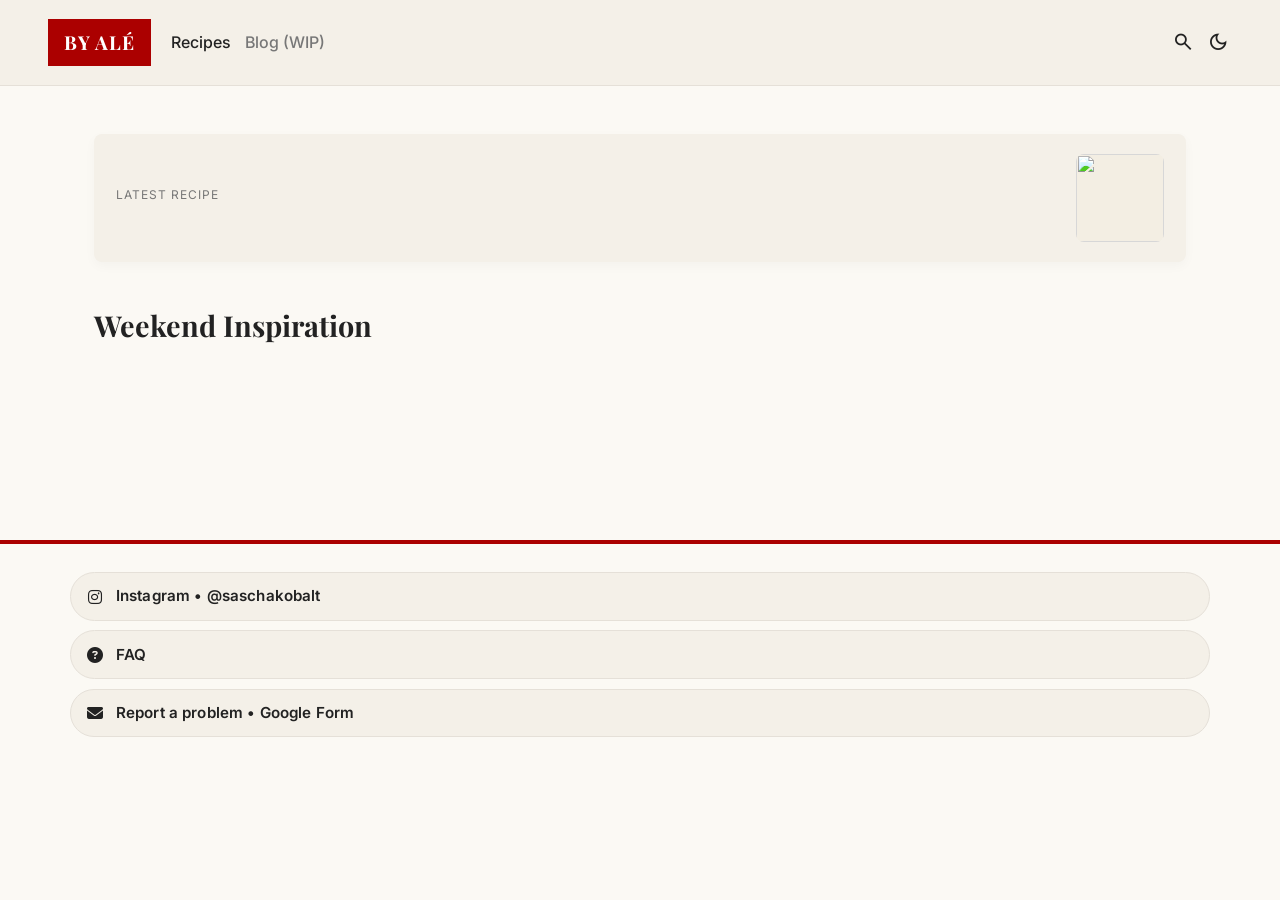
==== index.html @ 7e0773e8 "Add files via upload" ====
<!DOCTYPE html>
<html lang="en">
<head>
  <meta charset="UTF-8">
  <meta name="viewport" content="width=device-width, initial-scale=1.0">
  <title>BY ALÉ</title>
  <link rel="stylesheet" href="styles.css">
  <link rel="stylesheet" href="https://fonts.googleapis.com/css2?family=Material+Symbols+Outlined:opsz,wght,FILL,GRAD@24,400,0,0" />
  <link rel="stylesheet" href="https://cdnjs.cloudflare.com/ajax/libs/font-awesome/6.5.2/css/all.min.css" crossorigin="anonymous" referrerpolicy="no-referrer" />
</head>
<body>

  <header class="navbar">
    <div class="nav-brand">
      <a href="index.html" class="logo-text">BY ALÉ</a>
    </div>
    <div class="nav-center" id="nav-center">
      <ul class="nav-links">
        <li><a href="index.html">Recipes</a></li>
        <li><span class="nav-disabled">Blog (WIP)</span></li>
      </ul>
      <div class="search-panel" id="search-panel" aria-hidden="true">
        <label class="sr-only" for="search-input">Search recipes</label>
        <input type="search" id="search-input" placeholder="Search" autocomplete="off">
      </div>
    </div>
    <div class="header-actions">
      <button type="button" id="search-toggle" class="search-toggle-btn" aria-label="Open recipe search">
        <span class="material-symbols-outlined">search</span>
      </button>
      <button type="button" id="theme-toggle" class="theme-toggle-btn" aria-label="Toggle theme">
        <span class="material-symbols-outlined" id="theme-icon">dark_mode</span>
      </button>
    </div>
  </header>

  <main class="container">
    <a id="hero-link" href="#" class="hero-link">
      <section class="hero-section">
        <div class="hero-content">
          <span class="hero-label">Latest Recipe</span>
          <h2 class="hero-title" id="hero-title"></h2>
        </div>
        <div class="hero-image-wrapper">
          <img id="hero-image" src="" alt="" class="hero-image">
        </div>
      </section>
    </a>

    <section class="search-results-section" id="search-results-section" hidden>
      <h2 class="section-title">Search Results</h2>
      <p class="search-results-summary" id="search-results-summary"></p>
      <div class="recipes-grid search-results-grid" id="search-results-grid"></div>
    </section>

    <section>
      <h2 class="section-title">Weekend Inspiration</h2>
      <div class="categories-grid" id="categories-grid"></div>
    </section>
  </main>

  <footer class="footer">
    <div class="footer-content">
      <div class="social-links">
        <a class="social-link" href="https://www.instagram.com/saschakobalt" target="_blank" rel="noopener noreferrer" aria-label="Visit Instagram profile">
          <span class="social-icon" aria-hidden="true">
            <i class="fa-brands fa-instagram"></i>
          </span>
          <span class="social-text">Instagram • @saschakobalt</span>
        </a>
        <a class="social-link" href="faq.html" aria-label="Open FAQ page">
          <span class="social-icon" aria-hidden="true">
            <i class="fa-solid fa-circle-question"></i>
          </span>
          <span class="social-text">FAQ</span>
        </a>
        <a class="social-link" href="https://forms.gle/3FCcQHXBFqMiV2AYA" target="_blank" rel="noopener noreferrer" aria-label="Open feedback form">
          <span class="social-icon" aria-hidden="true">
            <i class="fa-solid fa-envelope"></i>
          </span>
          <span class="social-text">Report a problem • Google Form</span>
        </a>
      </div>
    </div>
  </footer>

  <script src="script.js"></script>
</body>
</html>
---- styles.css ----
@import url('https://fonts.googleapis.com/css2?family=Playfair+Display:ital,wght@0,600;0,700;1,400&family=Inter:wght@400;500;600&display=swap');

:root {
  --font-heading: 'Playfair Display', Georgia, serif;
  --font-body: 'Inter', -apple-system, sans-serif;
  --bg-color: #fbf9f4;
  --text-color: #222222;
  --accent-color: #ab0000;
  --card-bg: #f4f0e8;
  --muted-color: #777777;
  --border-color: #e5e0d8;
}

[data-theme="dark"] {
  --bg-color: #0b0904;
  --text-color: #dedede;
  --accent-color: #ff5252;
  --card-bg: #18140c;
  --border-color: #28231b;
  --muted-color: #bfb6a8;
}

.navbar {
  display: flex;
  align-items: center;
  gap: 1rem;
  padding: 1.2rem 3rem;
  border-bottom: 1px solid var(--border-color);
  background-color: var(--card-bg);
  transition: background-color 0.3s ease, border-color 0.3s ease;
}

.nav-brand {
  display: flex;
  align-items: center;
  gap: 0.75rem;
  flex-shrink: 0;
}

.nav-center {
  display: flex;
  align-items: center;
  flex: 1 1 auto;
  min-width: 0;
}

.header-actions {
  display: flex;
  align-items: center;
  gap: 0.4rem;
  flex-shrink: 0;
}

.search-toggle-btn,
.theme-toggle-btn {
  background: none;
  border: none;
  color: var(--text-color);
  cursor: pointer;
  padding: 0.2rem;
  display: flex;
  align-items: center;
  justify-content: center;
  border-radius: 50%;
  transition: color 0.3s ease, transform 0.2s ease;
}

.search-toggle-btn:hover,
.theme-toggle-btn:hover {
  color: var(--accent-color);
  transform: scale(1.1);
}

.search-toggle-btn .material-symbols-outlined,
.theme-toggle-btn .material-symbols-outlined {
  font-size: 1.4rem;
}

.search-panel {
  display: none;
  align-items: center;
  width: 0;
  max-width: 0;
  opacity: 0;
  overflow: hidden;
  transition: width 0.25s ease, max-width 0.25s ease, opacity 0.2s ease, margin-right 0.25s ease;
  margin-right: 0;
}

.nav-center.is-search-active .search-panel {
  display: flex;
  flex: 1 1 auto;
  width: 100%;
  max-width: 100%;
  opacity: 1;
  margin-right: 0.45rem;
}

.search-panel.is-open {
  width: 100%;
  max-width: 100%;
  opacity: 1;
  margin-right: 0.45rem;
}

.search-panel input {
  width: 100%;
  border: 1px solid var(--border-color);
  border-radius: 999px;
  padding: 0.55rem 0.8rem;
  background-color: var(--bg-color);
  color: var(--text-color);
  font: inherit;
}

.search-panel input:focus {
  outline: none;
  border-color: var(--accent-color);
  box-shadow: 0 0 0 2px rgba(171, 0, 0, 0.12);
}

.sr-only {
  position: absolute;
  width: 1px;
  height: 1px;
  padding: 0;
  margin: -1px;
  overflow: hidden;
  clip: rect(0, 0, 0, 0);
  white-space: nowrap;
  border: 0;
}

* {
  box-sizing: border-box;
  margin: 0;
  padding: 0;
}

body {
  background-color: var(--bg-color);
  color: var(--text-color);
  font-family: var(--font-body);
  font-weight: 400;
  line-height: 1.6;
  transition: background-color 0.3s ease, color 0.3s ease;
}

body.search-active .hero-link {
  display: none;
}

a {
  text-decoration: none;
  color: inherit;
}

h1, h2, h3, h4,
.logo-text,
#category-title,
.recipe-card-title,
.recipe-header-title,
.latest-recipe h2,
.latest-recipe-card h2,
.featured-recipe-card h2 {
  font-family: var(--font-heading) !important;
}

.logo-text {
  background-color: var(--accent-color);
  color: #ffffff;
  padding: 0.5rem 1rem;
  font-family: var(--font-heading);
  font-weight: 700;
  font-size: 1.2rem;
  letter-spacing: 1px;
}

.nav-links {
  display: flex;
  align-items: center;
  gap: 0.9rem;
  list-style: none;
  margin-left: 0.25rem;
}

.nav-center.is-search-active .nav-links {
  display: none;
}

.nav-links a {
  font-weight: 500;
  color: var(--text-color);
  transition: color 0.3s ease;
}

.nav-disabled {
  font-weight: 500;
  color: var(--muted-color);
  cursor: not-allowed;
  user-select: none;
}

.container {
  max-width: 1140px;
  margin: 0 auto;
  padding: 3rem 1.5rem;
}

.hero-link {
  display: block;
  color: inherit;
}

.hero-section {
  display: flex;
  align-items: center;
  justify-content: space-between;
  gap: 1.25rem;
  background-color: var(--card-bg);
  border-radius: 8px;
  overflow: hidden;
  margin-bottom: 2.5rem;
  padding: 1.25rem 1.4rem;
  box-shadow: 0 4px 12px rgba(0, 0, 0, 0.03);
}

.hero-content {
  display: flex;
  flex-direction: column;
  justify-content: center;
  flex: 1;
}

.hero-label {
  text-transform: uppercase;
  font-size: 0.75rem;
  letter-spacing: 1px;
  color: var(--muted-color);
  margin-bottom: 0.4rem;
}

.hero-title {
  font-family: var(--font-heading);
  font-size: 1.35rem;
  line-height: 1.25;
  margin: 0;
  word-break: break-word;
}

.hero-title-inline {
  display: inline-block;
}

.hero-image-wrapper {
  width: 88px;
  height: 88px;
  flex-shrink: 0;
  border-radius: 8px;
  overflow: hidden;
  background-color: #f3eee3;
}

.hero-image {
  width: 100%;
  height: 100%;
  object-fit: cover;
  display: block;
}

.section-title {
  font-family: var(--font-heading);
  font-size: 1.8rem;
  margin-bottom: 2rem;
}

.search-results-section {
  margin-bottom: 2.5rem;
}

.search-results-section[hidden] {
  display: none;
}

.search-results-summary {
  color: var(--muted-color);
  margin-top: -0.5rem;
  margin-bottom: 1rem;
}

.categories-grid {
  display: grid;
  grid-template-columns: repeat(auto-fit, minmax(130px, 1fr));
  gap: 1.5rem;
  text-align: center;
  margin-bottom: 4rem;
}

.category-card {
  display: flex;
  flex-direction: column;
  align-items: center;
}

.category-image-wrapper {
  width: 110px;
  height: 110px;
  border-radius: 50%;
  overflow: hidden;
  margin-bottom: 0.8rem;
}

.category-image-wrapper img {
  width: 100%;
  height: 100%;
  object-fit: cover;
}

.category-title {
  font-weight: 700;
  font-size: 0.95rem;
}

.category-header {
  margin-bottom: 3rem;
}

.category-header h1 {
  font-family: var(--font-heading);
  font-size: 2.5rem;
}

.recipes-grid {
  display: grid;
  grid-template-columns: repeat(auto-fill, minmax(240px, 1fr));
  gap: 2rem;
}

.recipe-card-img {
  width: 100%;
  height: 200px;
  object-fit: cover;
  border-radius: 4px;
}

.recipe-card-title {
  font-weight: 700;
  font-size: 1.1rem;
  margin-top: 0.8rem;
}

.recipe-header {
  display: grid;
  grid-template-columns: 1fr 1fr;
  gap: 3rem;
  align-items: center;
  margin-bottom: 4rem;
}

.recipe-header-title {
  font-family: var(--font-heading);
  font-size: 3rem;
  line-height: 1.1;
}

.recipe-header-image img {
  width: 100%;
  height: 400px;
  object-fit: cover;
  border-radius: 8px;
}

.recipe-body {
  display: grid;
  grid-template-columns: 320px 1fr;
  gap: 4rem;
}

.recipe-hero {
  display: flex;
  flex-direction: column;
  gap: 1.25rem;
  margin-bottom: 1.25rem;
}

.meta-box {
  background-color: var(--card-bg);
  padding: 1.5rem;
  border-radius: 4px;
  margin-bottom: 1.25rem;
}

.print-recipe-btn {
  display: inline-flex;
  align-items: center;
  gap: 0.7rem;
  padding: 0.7rem 0.9rem;
  border: 1px solid var(--border-color);
  border-radius: 999px;
  background-color: var(--card-bg);
  color: var(--text-color);
  font-size: 0.95rem;
  font-weight: 600;
  letter-spacing: 0.01em;
  cursor: pointer;
  transition: background-color 0.3s ease, color 0.3s ease, transform 0.2s ease, border-color 0.3s ease;
  width: 100%;
  justify-content: flex-start;
  margin-bottom: 1.25rem;
}

.print-recipe-btn:hover {
  background-color: var(--accent-color);
  color: #ffffff;
  border-color: var(--accent-color);
  transform: translateY(-2px);
}

.meta-item {
  margin-bottom: 1rem;
}

.meta-item:last-child {
  margin-bottom: 0;
}

.meta-label {
  font-weight: 700;
  font-size: 0.9rem;

}

.meta-value {
  color: #555;
  font-size: 0.95rem;
}

.ingredients-title, .instructions-title {
  font-family: var(--font-heading);
  font-size: 1.8rem;
  margin-bottom: 1.5rem;
}

.ingredients-list {
  list-style: none;
}

.ingredient-item {
  display: flex;
  align-items: flex-start;
  gap: 0.8rem;
  padding: 0.8rem 0;
  border-bottom: 1px solid var(--border-color);
  font-size: 0.95rem;
}

.ingredient-item input {
  margin-top: 0.3rem;
  accent-color: var(--accent-color);
}

.instructions-list {
  list-style: none;
  counter-reset: step-counter;
}

.instruction-step {
  position: relative;
  padding-left: 2.5rem;
  margin-bottom: 2rem;
  font-size: 1rem;
}

.instruction-step::before {
  counter-increment: step-counter;
  content: counter(step-counter) ".";
  position: absolute;
  left: 0;
  top: 0;
  font-weight: 700;
  font-size: 1.1rem;
}

.featured-recipe-card,
.hero-card,
.latest-recipe-card,
.latest-recipe {
  background-color: #ffffff !important;
  border-color: #e5e0d8 !important;
}

.featured-recipe-card *,
.hero-card *,
.latest-recipe-card *,
.latest-recipe * {
  color: initial !important;
}

.featured-recipe-card h2,
.hero-card h2,
.latest-recipe-card h2,
.latest-recipe h2,
.featured-recipe-card a,
.hero-card a,
.latest-recipe-card a,
.latest-recipe a {
  color: #222222 !important;
}

.featured-recipe-card .label,
.hero-card .label,
.latest-recipe-card .label,
.latest-recipe .label {
  color: #7a7063 !important;
}

.latest-recipe,
.latest-recipe-card,
.featured-recipe-card {
  display: flex !important;
  flex-direction: row !important;
  align-items: center !important;
  background-color: var(--card-bg) !important;
  border: 1px solid var(--border-color) !important;
  border-radius: 16px !important;
  padding: 12px !important;
  gap: 16px !important;
  overflow: hidden !important;
}

.latest-recipe-content,
.latest-recipe-card > div,
.featured-recipe-card > div {
  flex: 1 !important;
  padding: 0 !important;
  background: transparent !important;
}

.latest-recipe .label,
.latest-recipe-card .label,
.featured-recipe-card .label {
  font-size: 0.75rem !important;
  text-transform: uppercase !important;
  letter-spacing: 1px !important;
  color: var(--accent-color) !important;
  margin-bottom: 4px !important;
}

.latest-recipe h2,
.latest-recipe-card h2,
.featured-recipe-card h2 {
  font-family: var(--font-heading) !important;
  font-size: 1rem !important;
  line-height: 1.25 !important;
  color: var(--text-color) !important;
  margin: 0 !important;
}

.footer {
  border-top: 4px solid var(--accent-color);
  padding: 1.25rem 1.5rem 1.25rem;
  margin-top: 3rem;
}

@media (max-width: 768px) {
  .latest-recipe,
  .latest-recipe-card,
  .featured-recipe-card {
    display: flex !important;
    flex-direction: row !important;
    align-items: center !important;
    gap: 0.8rem !important;
    padding: 0.6rem !important;
    border-radius: 12px !important;
  }

  .latest-recipe img,
  .latest-recipe-card img,
  .featured-recipe-card img {
    width: 100px !important;
    height: 100px !important;
    min-width: 100px !important;
    aspect-ratio: 1 / 1 !important;
    object-fit: cover !important;
    border-radius: 8px !important;
  }

  .latest-recipe-content,
  .latest-recipe-card > div,
  .featured-recipe-card > div {
    padding: 0 0.4rem !important;
    display: flex !important;
    flex-direction: column !important;
    justify-content: center !important;
  }

  .latest-recipe h2,
  .latest-recipe-card h2,
  .featured-recipe-card h2 {
    font-size: 1.05rem !important;
    line-height: 1.25 !important;
    margin-top: 0.2rem !important;
    margin-bottom: 0 !important;
  }

  .latest-recipe .label,
  .latest-recipe-card .label,
  .featured-recipe-card .label {
    font-size: 0.7rem !important;
    letter-spacing: 0.8px !important;
    margin-bottom: 0.1rem !important;
  }
}

.footer-content {
  max-width: 1140px;
  margin: 0 auto;
  padding-top: 0;
}

.social-links {
  margin-top: 0.5rem;
  display: flex;
  flex-direction: column;
  align-items: flex-start;
  gap: 0.6rem;
}

.social-link {
  display: inline-flex;
  align-items: center;
  gap: 0.7rem;
  padding: 0.7rem 0.9rem;
  border: 1px solid var(--border-color);
  border-radius: 999px;
  background-color: var(--card-bg);
  color: var(--text-color);
  transition: background-color 0.3s ease, color 0.3s ease, transform 0.2s ease, border-color 0.3s ease;
  width: 100%;
  justify-content: flex-start;
}

.social-link:hover {
  background-color: var(--accent-color);
  color: #ffffff;
  border-color: var(--accent-color);
  transform: translateY(-2px);
}

.social-icon {
  display: inline-flex;
  align-items: center;
  justify-content: center;
  width: 1.2rem;
  height: 1.2rem;
  flex-shrink: 0;
}

.social-icon i {
  font-size: 1rem;
  line-height: 1;
}

.social-text {
  font-size: 0.95rem;
  font-weight: 600;
  letter-spacing: 0.01em;
}

.filters-bar {
  display: flex;
  flex-wrap: wrap;
  gap: 1.5rem;
  margin-bottom: 2.5rem;
  padding: 1rem 1.5rem;
  background-color: #ffffff;
  border: 1px solid var(--border-color);
  border-radius: 4px;
}

.filter-group {
  display: flex;
  align-items: center;
  gap: 0.5rem;
}

.filter-group label {
  font-size: 0.9rem;
  font-weight: 700;
  color: #555;
}

.filter-group select {
  padding: 0.4rem 0.8rem;
  border: 1px solid var(--border-color);
  border-radius: 4px;
  background-color: var(--bg-color);
  font-family: var(--font-body);
  font-size: 0.9rem;
  color: var(--text-color);
  cursor: pointer;
  outline: none;
}

.filter-group select:focus {
  border-color: var(--accent-color);
}

.expressive-filters-container {
  margin-bottom: 2.5rem;
}

.filter-toggle-btn {
  display: flex;
  align-items: center;
  justify-content: space-between;
  gap: 0.75rem;
  background-color: #f3eee3;
  border: 1.5px solid #e2d9c8;
  color: #332d27;
  padding: 0.75rem 1.4rem;
  border-radius: 100px;
  font-family: var(--font-body);
  font-size: 0.95rem;
  font-weight: 700;
  cursor: pointer;
  transition: all 0.25s cubic-bezier(0.2, 0, 0, 1);
  box-shadow: 0 2px 6px rgba(0, 0, 0, 0.03);
}

.filter-toggle-btn:hover {
  background-color: #ebd3ca;
  border-color: var(--accent-color);
}

.toggle-icon {
  display: inline-block;
  font-size: 1rem;
  transition: transform 0.3s ease;
}

.expressive-filters-container.is-open .toggle-icon {
  transform: rotate(180deg);
}

.expressive-filters-container.is-open .filter-toggle-btn {
  background-color: var(--accent-color);
  color: #ffffff;
  border-color: var(--accent-color);
  box-shadow: 0 4px 12px rgba(200, 50, 25, 0.2);
}

.expressive-filters {
  max-height: 0;
  opacity: 0;
  overflow: hidden;
  transition: max-height 0.4s cubic-bezier(0.2, 0, 0, 1), opacity 0.3s ease, margin 0.3s ease;
  display: flex;
  flex-direction: column;
  gap: 1.25rem;
  background-color: #f3eee3;
  border-radius: 24px;
  padding: 0 1.5rem;
}

.expressive-filters-container.is-open .expressive-filters {
  max-height: 500px;
  opacity: 1;
  margin-top: 0.8rem;
  padding: 1.5rem;
}

.filter-section {
  display: flex;
  align-items: center;
  gap: 1rem;
}

.filter-label {
  font-weight: 700;
  font-size: 0.85rem;
  text-transform: uppercase;
  letter-spacing: 1.2px;
  color: #7a7063;
  min-width: 80px;
}

.chips-group {
  display: flex;
  flex-wrap: wrap;
  gap: 0.6rem;
  align-items: center;
}

.chip {
  appearance: none;
  border: 1.5px solid #e2d9c8;
  background-color: #ffffff;
  color: #332d27;
  padding: 0.55rem 1.2rem;
  border-radius: 100px;
  font-family: var(--font-body);
  font-size: 0.9rem;
  font-weight: 500;
  cursor: pointer;
  transition: all 0.25s cubic-bezier(0.2, 0, 0, 1);
  user-select: none;
}

.chip:hover {
  background-color: #ebd3ca;
  border-color: #c83219;
  transform: translateY(-2px);
}

.chip.active {
  background-color: var(--accent-color);
  color: #ffffff;
  border-color: var(--accent-color);
  box-shadow: 0 4px 12px rgba(200, 50, 25, 0.25);
  font-weight: 700;
}

.chip:active {
  transform: scale(0.95);
}

@media (max-width: 600px) {
  .filter-section {
    flex-direction: column;
    align-items: flex-start;
    gap: 0.5rem;
  }
}

.recipe-card-img {
  width: 100%;
  aspect-ratio: 1 / 1;
  object-fit: cover;
  border-radius: 8px;
}

.recipe-header-image img {
  width: 100%;
  aspect-ratio: 1 / 1;
  object-fit: cover;
  border-radius: 12px;
  display: block;
}

.ingredients-expandable {
  background-color: var(--card-bg);
  border-radius: 16px;
  padding: 1rem 1.25rem;
  margin-bottom: 1.25rem;
  border: 1px solid var(--border-color);
}

.ingredients-summary {
  display: flex;
  justify-content: space-between;
  align-items: center;
  font-family: var(--font-heading);
  font-size: 1.4rem;
  font-weight: 700;
  cursor: pointer;
  list-style: none;
  user-select: none;
}

.ingredients-summary::-webkit-details-marker {
  display: none;
}

.summary-icon {
  font-size: 1.1rem;
  transition: transform 0.3s ease;
}

.ingredients-expandable[open] .summary-icon {
  transform: rotate(180deg);
}

.ingredients-list {
  margin-top: 1rem;
  padding-top: 0.5rem;
  border-top: 1px solid var(--border-color);
}

.ingredient-item {
  display: flex;
  align-items: flex-start;
  gap: 0.75rem;
  padding: 0.6rem 0;
  border-bottom: 1px solid var(--border-color);
  font-size: 0.95rem;
}

.ingredient-item:last-child {
  border-bottom: none;
}

.ingredient-item input[type="checkbox"] {
  margin-top: 0.25rem;
  width: 18px;
  height: 18px;
  accent-color: var(--accent-color);
  cursor: pointer;
}

@media print {
  @page {
    size: A4;
    margin: 12mm;
  }

  body {
    background: #ffffff !important;
    color: #111111 !important;
    font-size: 11pt;
  }

  .navbar,
  .footer,
  .theme-toggle-btn,
  .print-recipe-btn,
  .ingredients-expandable,
  .recipe-instructions {
    display: none !important;
  }

  .container {
    max-width: none !important;
    padding: 0 !important;
    margin: 0 !important;
  }

  .recipe-print-page {
    display: block;
    padding: 0;
  }

  .recipe-print-header {
    margin-bottom: 1rem;
    padding-bottom: 0.75rem;
    border-bottom: 1px solid #d8d0c5;
  }

  .recipe-print-header h1 {
    font-family: var(--font-heading) !important;
    font-size: 24pt !important;
    line-height: 1.15 !important;
    margin: 0 !important;
  }

  .recipe-print-meta {
    margin-top: 0.35rem;
    font-size: 10pt;
    color: #555555;
  }

  .recipe-print-grid {
    display: grid;
    grid-template-columns: 170px 1fr;
    gap: 1rem;
    align-items: start;
    margin-bottom: 1rem;
  }

  .recipe-print-image {
    width: 170px;
    aspect-ratio: 1 / 1;
    object-fit: cover;
    border-radius: 8px;
    display: block;
  }

  .recipe-print-ingredients {
    padding: 0.25rem 0 0;
  }

  .recipe-print-ingredients h2,
  .recipe-print-instructions h2 {
    font-family: var(--font-heading) !important;
    font-size: 14pt !important;
    margin: 0 0 0.4rem !important;
  }

  .recipe-print-ingredients-list {
    list-style: none;
    padding: 0;
    margin: 0;
    column-count: 2;
    column-gap: 1rem;
  }

  .recipe-print-ingredients-list li {
    break-inside: avoid;
    padding: 0.25rem 0;
    font-size: 10pt;
  }

  .recipe-print-instructions {
    margin-top: 0.8rem;
  }

  .recipe-print-instructions ol {
    padding-left: 1.2rem;
    margin: 0;
  }

  .recipe-print-instructions li {
    margin-bottom: 0.45rem;
    font-size: 10pt;
    line-height: 1.35;
  }
}

@media (max-width: 768px) {
  .navbar {
    padding: 1rem 1.5rem;
  }

  .container {
    padding: 1.5rem 1rem;
  }

  .recipes-grid {
    grid-template-columns: repeat(2, 1fr);
    gap: 1rem;
  }

  .recipe-card-title {
    font-size: 0.9rem;
    line-height: 1.2;
    margin-top: 0.5rem;
  }

  .recipe-hero {
    display: flex;
    flex-direction: column;
    gap: 1rem;
    margin-bottom: 1.5rem;
  }

  .recipe-header-title {
    font-size: 1.8rem;
    line-height: 1.2;
  }

  .meta-box {
    display: flex;
    gap: 1.5rem;
    background-color: var(--card-bg);
    padding: 0.8rem 1.2rem;
    border-radius: 12px;
    margin-bottom: 1.5rem;
  }

  .meta-item {
    display: flex;
    gap: 0.4rem;
    font-size: 0.9rem;
    margin-bottom: 0;
  }

  .meta-label {
    font-weight: 700;
  }

  .instructions-title {
    font-size: 1.4rem;
    margin-bottom: 1rem;
  }

  .instruction-step {
    font-size: 0.95rem;
    padding-left: 2rem;
    margin-bottom: 1.2rem;
  }
}

img {
  filter: saturate(1.25) contrast(1.05) brightness(1.1);
  transition: filter 0.3s ease;
}

.faq-container {
  display: flex;
  flex-direction: column;
  gap: 0.3rem;
  max-width: 800px;
}

.faq-answer {
  margin-top: 0.8rem;
  padding-top: 0.8rem;
  border-top: 1px solid var(--border-color);
  color: var(--text-color);
  font-size: 0.95rem;
  line-height: 1.6;
}
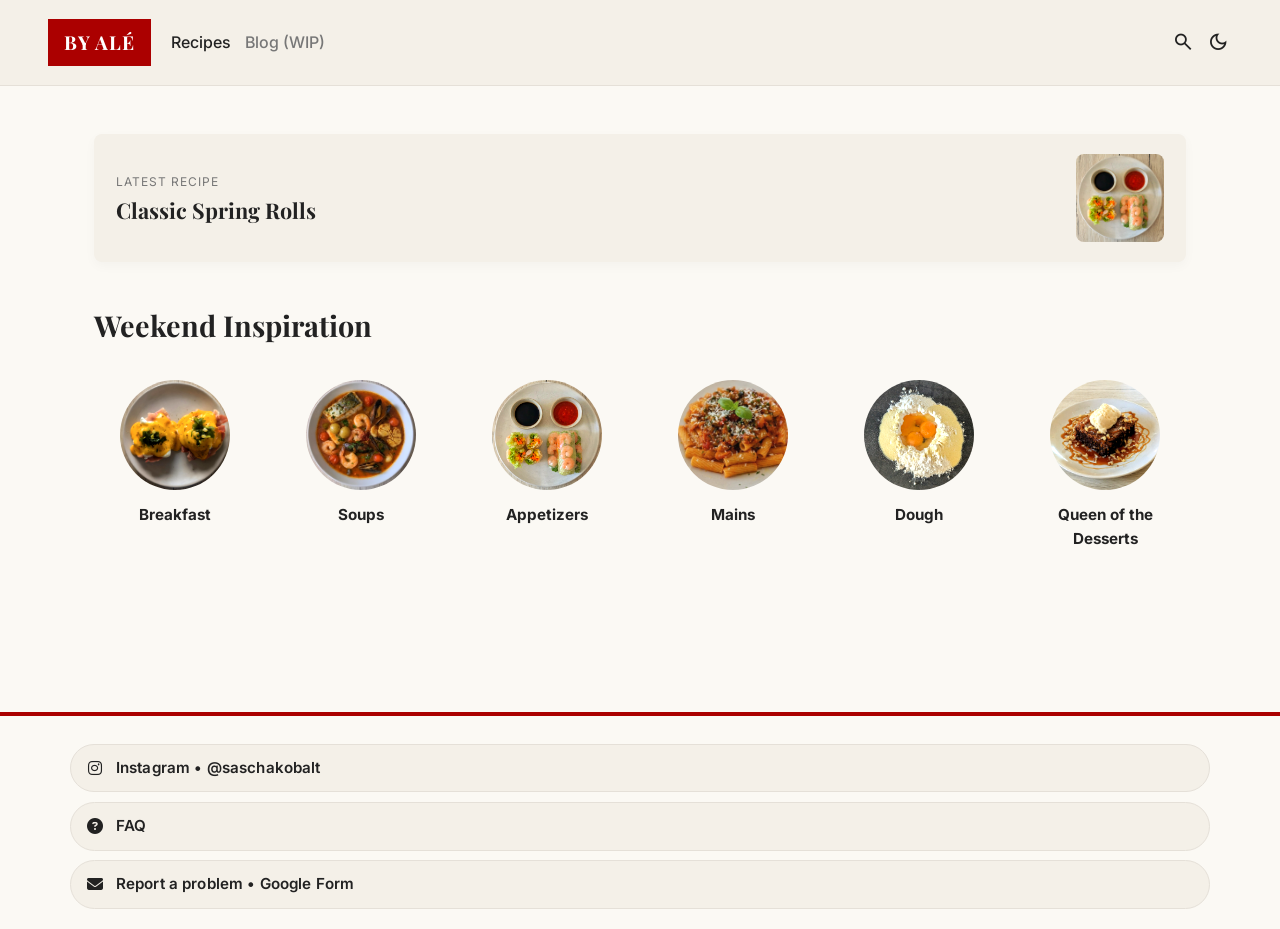
==== commit bf04b415: "Update index.html" ====
--- a/index.html
+++ b/index.html
@@ -85,5 +85,6 @@
   </footer>
 
   <script src="script.js"></script>
+
 </body>
-</html>+</html>
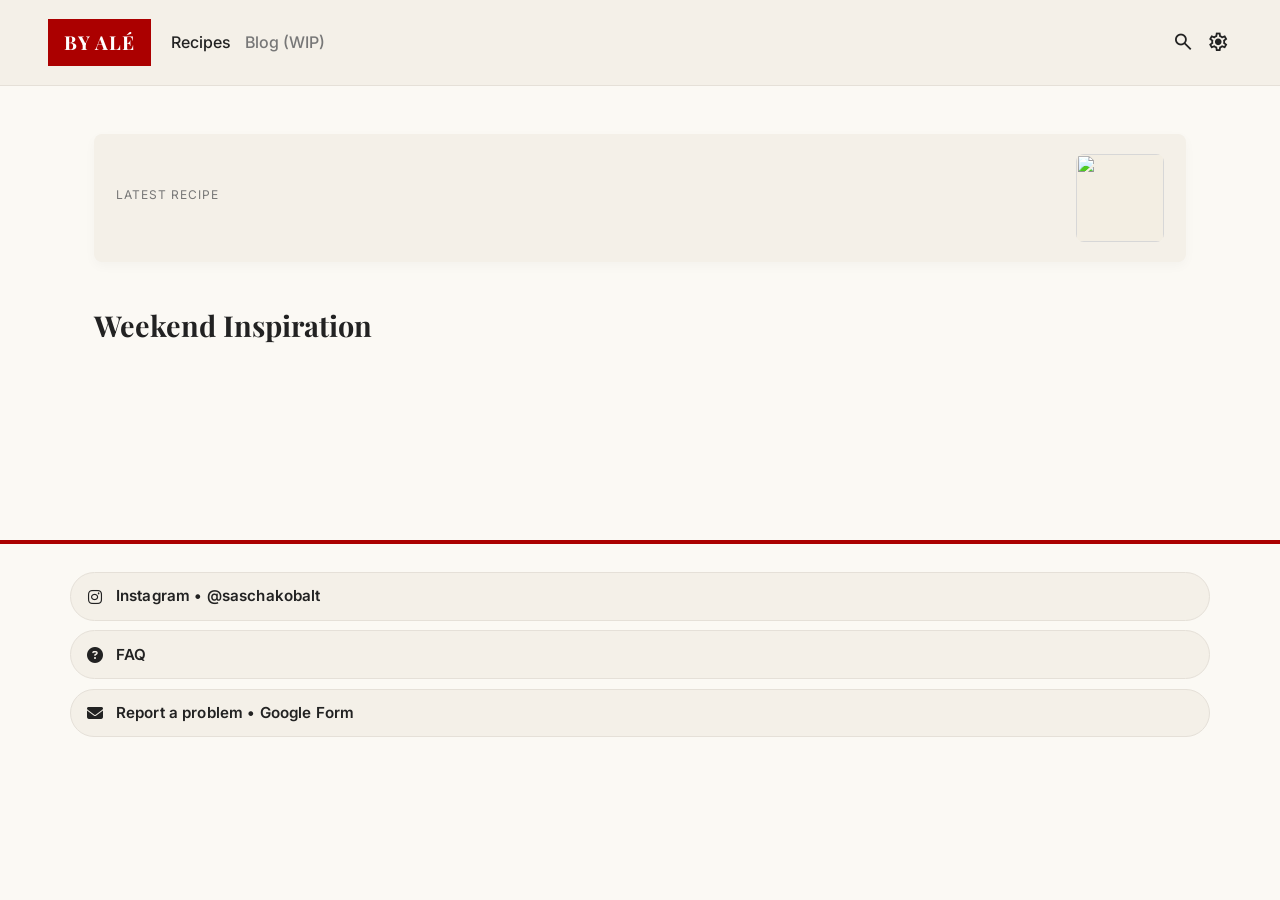
==== commit f119b310: "Add files via upload" ====
--- a/index.html
+++ b/index.html
@@ -16,21 +16,48 @@
     </div>
     <div class="nav-center" id="nav-center">
       <ul class="nav-links">
-        <li><a href="index.html">Recipes</a></li>
-        <li><span class="nav-disabled">Blog (WIP)</span></li>
+        <li><a href="index.html" data-i18n="nav.recipes">Recipes</a></li>
+        <li><span class="nav-disabled" data-i18n="nav.blog">Blog (WIP)</span></li>
       </ul>
       <div class="search-panel" id="search-panel" aria-hidden="true">
-        <label class="sr-only" for="search-input">Search recipes</label>
-        <input type="search" id="search-input" placeholder="Search" autocomplete="off">
+        <label class="sr-only" for="search-input" data-i18n="buttons.searchLabel">Search recipes</label>
+        <input type="search" id="search-input" placeholder="Search" data-i18n-placeholder="buttons.searchPlaceholder" autocomplete="off">
       </div>
     </div>
     <div class="header-actions">
-      <button type="button" id="search-toggle" class="search-toggle-btn" aria-label="Open recipe search">
+      <button type="button" id="search-toggle" class="search-toggle-btn" aria-label="Open recipe search" data-i18n-aria-label="buttons.search">
         <span class="material-symbols-outlined">search</span>
       </button>
-      <button type="button" id="theme-toggle" class="theme-toggle-btn" aria-label="Toggle theme">
-        <span class="material-symbols-outlined" id="theme-icon">dark_mode</span>
-      </button>
+      <div class="settings-shell">
+        <button type="button" id="theme-toggle" class="theme-toggle-btn settings-toggle-btn" aria-label="Open settings" data-i18n-aria-label="buttons.settings" aria-expanded="false" aria-controls="settings-popover">
+          <span class="material-symbols-outlined" id="theme-icon">settings</span>
+        </button>
+        <div class="settings-popover" id="settings-popover" role="dialog" aria-label="Settings">
+          <div class="settings-group">
+            <span class="settings-label" data-i18n="settings.theme">Theme</span>
+            <div class="settings-option-grid">
+              <button type="button" class="settings-option-btn" data-setting="theme" data-value="light" data-i18n="settings.light">Light</button>
+              <button type="button" class="settings-option-btn" data-setting="theme" data-value="dark" data-i18n="settings.dark">Dark</button>
+            </div>
+          </div>
+          <div class="settings-group">
+            <span class="settings-label" data-i18n="settings.language">Language</span>
+            <div class="settings-option-grid">
+              <button type="button" class="settings-option-btn" data-setting="language" data-value="en" data-i18n="settings.english">English</button>
+              <button type="button" class="settings-option-btn" data-setting="language" data-value="de" data-i18n="settings.german">Deutsch</button>
+              <button type="button" class="settings-option-btn" data-setting="language" data-value="ru" data-i18n="settings.russian">Русский</button>
+            </div>
+          </div>
+          <div class="settings-group">
+            <div class="settings-toggle-row">
+              <span class="settings-label" data-i18n="settings.highContrast">High Contrast</span>
+              <button type="button" class="settings-switch" id="contrast-toggle" data-setting="contrast" aria-pressed="false">
+                <span class="switch-track"><span class="switch-thumb"></span></span>
+              </button>
+            </div>
+          </div>
+        </div>
+      </div>
     </div>
   </header>
 
@@ -38,7 +65,7 @@
     <a id="hero-link" href="#" class="hero-link">
       <section class="hero-section">
         <div class="hero-content">
-          <span class="hero-label">Latest Recipe</span>
+          <span class="hero-label" data-i18n="home.latestRecipe">Latest Recipe</span>
           <h2 class="hero-title" id="hero-title"></h2>
         </div>
         <div class="hero-image-wrapper">
@@ -48,13 +75,13 @@
     </a>
 
     <section class="search-results-section" id="search-results-section" hidden>
-      <h2 class="section-title">Search Results</h2>
+      <h2 class="section-title" data-i18n="search.resultsTitle">Search Results</h2>
       <p class="search-results-summary" id="search-results-summary"></p>
       <div class="recipes-grid search-results-grid" id="search-results-grid"></div>
     </section>
 
     <section>
-      <h2 class="section-title">Weekend Inspiration</h2>
+      <h2 class="section-title" data-i18n="home.weekendInspiration">Weekend Inspiration</h2>
       <div class="categories-grid" id="categories-grid"></div>
     </section>
   </main>
@@ -72,19 +99,18 @@
           <span class="social-icon" aria-hidden="true">
             <i class="fa-solid fa-circle-question"></i>
           </span>
-          <span class="social-text">FAQ</span>
+          <span class="social-text" data-i18n="footer.faq">FAQ</span>
         </a>
         <a class="social-link" href="https://forms.gle/3FCcQHXBFqMiV2AYA" target="_blank" rel="noopener noreferrer" aria-label="Open feedback form">
           <span class="social-icon" aria-hidden="true">
             <i class="fa-solid fa-envelope"></i>
           </span>
-          <span class="social-text">Report a problem • Google Form</span>
+          <span class="social-text" data-i18n="footer.reportProblem">Report a problem • Google Form</span>
         </a>
       </div>
     </div>
   </footer>
 
   <script src="script.js"></script>
-
 </body>
-</html>
+</html>
--- a/styles.css
+++ b/styles.css
@@ -49,6 +49,12 @@
   align-items: center;
   gap: 0.4rem;
   flex-shrink: 0;
+  margin-left: auto;
+}
+
+.settings-wrapper {
+  display: flex;
+  align-items: center;
 }
 
 .search-toggle-btn,
@@ -74,6 +80,138 @@
 .search-toggle-btn .material-symbols-outlined,
 .theme-toggle-btn .material-symbols-outlined {
   font-size: 1.4rem;
+}
+
+.settings-shell {
+  position: relative;
+}
+
+.settings-popover {
+  position: absolute;
+  top: calc(100% + 0.65rem);
+  right: 0;
+  min-width: 260px;
+  padding: 1rem;
+  border: 1px solid var(--border-color);
+  border-radius: 16px;
+  background-color: var(--card-bg);
+  box-shadow: 0 14px 46px rgba(0, 0, 0, 0.12);
+  display: none;
+  flex-direction: column;
+  gap: 0.9rem;
+  z-index: 20;
+}
+
+.settings-popover.is-open {
+  display: flex;
+}
+
+.settings-group {
+  display: flex;
+  flex-direction: column;
+  gap: 0.45rem;
+}
+
+.settings-label {
+  font-size: 0.82rem;
+  font-weight: 700;
+  letter-spacing: 0.12em;
+  text-transform: uppercase;
+  color: var(--muted-color);
+}
+
+.settings-option-grid {
+  display: flex;
+  flex-wrap: wrap;
+  gap: 0.55rem;
+}
+
+.settings-option-btn,
+.settings-switch {
+  border: 1px solid var(--border-color);
+  background-color: var(--bg-color);
+  color: var(--text-color);
+  border-radius: 999px;
+  padding: 0.45rem 0.8rem;
+  font: inherit;
+  transition: background-color 0.2s ease, color 0.2s ease, border-color 0.2s ease;
+}
+
+.settings-option-btn:hover,
+.settings-switch:hover {
+  border-color: var(--accent-color);
+  color: var(--accent-color);
+}
+
+.settings-option-btn.is-active {
+  background-color: var(--accent-color);
+  color: #ffffff;
+  border-color: var(--accent-color);
+}
+
+.settings-toggle-row {
+  display: flex;
+  align-items: center;
+  justify-content: space-between;
+  gap: 0.75rem;
+}
+
+.settings-switch {
+  padding: 0.2rem;
+  display: inline-flex;
+  align-items: center;
+}
+
+.switch-track {
+  width: 2.35rem;
+  height: 1.3rem;
+  border-radius: 999px;
+  background-color: var(--border-color);
+  display: inline-flex;
+  align-items: center;
+  padding: 0.16rem;
+  transition: background-color 0.2s ease;
+}
+
+.switch-thumb {
+  width: 0.95rem;
+  height: 0.95rem;
+  border-radius: 50%;
+  background-color: #ffffff;
+  transform: translateX(0);
+  transition: transform 0.2s ease;
+}
+
+.settings-switch[aria-pressed="true"] .switch-track {
+  background-color: var(--accent-color);
+}
+
+.settings-switch[aria-pressed="true"] .switch-thumb {
+  transform: translateX(1.05rem);
+}
+
+body[data-contrast="high"] {
+  background-image: linear-gradient(90deg, rgba(255,255,255,0.85) 0%, rgba(255,255,255,0.85) 100%);
+}
+
+body[data-contrast="high"] .hero-section,
+body[data-contrast="high"] .category-card,
+body[data-contrast="high"] .recipe-card,
+body[data-contrast="high"] .settings-popover,
+body[data-contrast="high"] .card,
+body[data-contrast="high"] .ingredients-expandable {
+  box-shadow: 0 0 0 2px var(--text-color);
+}
+
+body[data-contrast="high"] a,
+body[data-contrast="high"] button,
+body[data-contrast="high"] input {
+  text-decoration-thickness: 2px;
+}
+
+body[data-contrast="high"] .logo-text {
+  outline: 2px solid var(--text-color);
+  outline-offset: 2px;
 }
 
 .search-panel {
